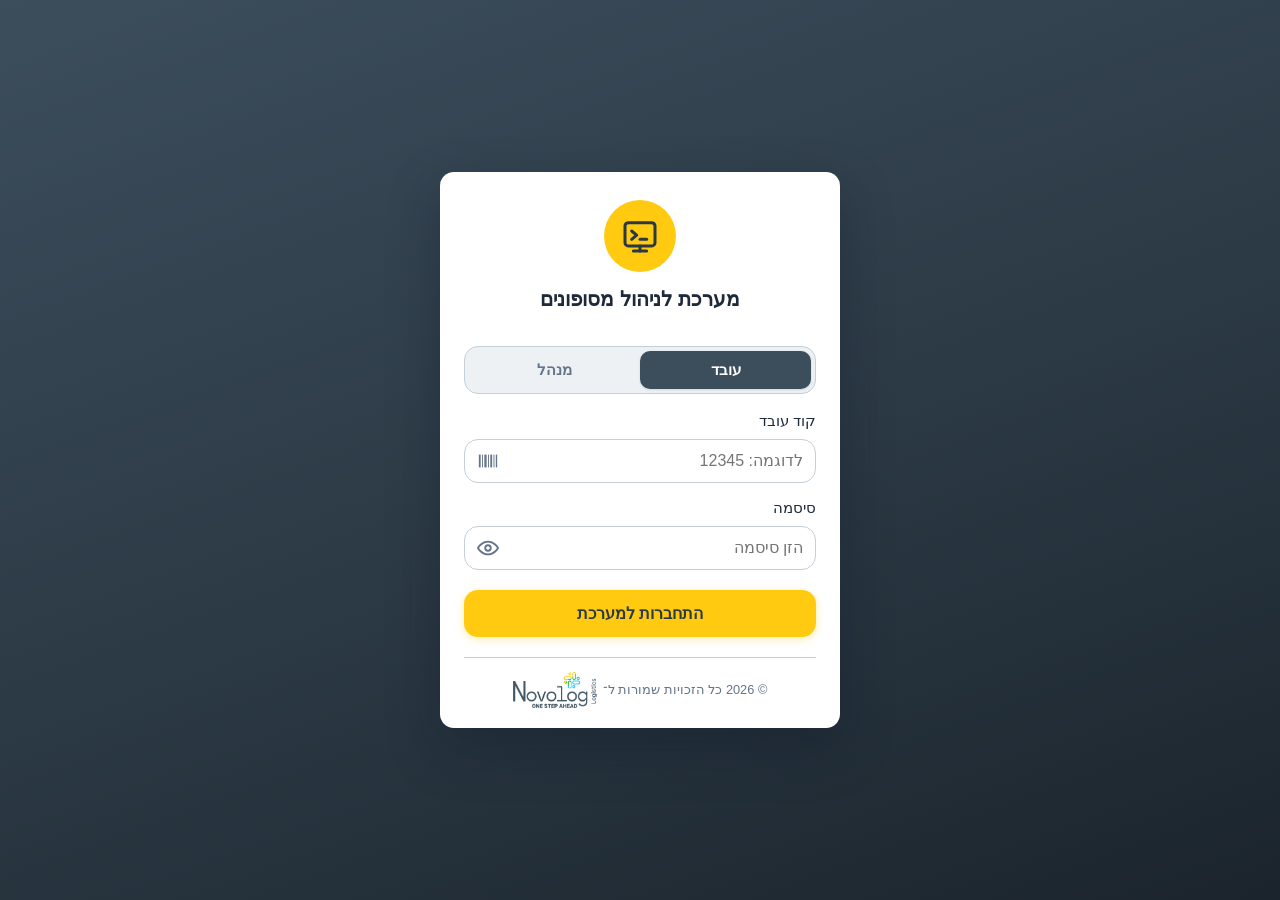
==== dashboard.html @ a894b7f8 "Terminal management system for Novolog: initial version PWA for tracking handheld terminal checkout/" ====
<!DOCTYPE html>
<html lang="he" dir="rtl">
<head>
  <meta charset="UTF-8" />
  <meta name="viewport" content="width=device-width, initial-scale=1, viewport-fit=cover" />
  <meta name="theme-color" content="#3c4d5c" />
  <meta name="apple-mobile-web-app-capable" content="yes" />
  <meta name="apple-mobile-web-app-status-bar-style" content="default" />
  <meta name="apple-mobile-web-app-title" content="מערכת לניהול מסופונים" />
  <link rel="manifest" href="manifest.json" />
  <link rel="icon" type="image/svg+xml" href="icon.svg" />
  <link rel="icon" type="image/png" sizes="192x192" href="icon-192.png" />
  <link rel="apple-touch-icon" href="apple-touch-icon.png" />
  <link rel="stylesheet" href="styles.css" />
  <title>מערכת לניהול מסופונים</title>
  <script>
    // Employee side: not logged in → login; manager → admin side.
    try {
      const s = JSON.parse(localStorage.getItem('tms.session.v1'));
      if (!s) location.replace('login.html');
      else if (s.role === 'manager') location.replace('admin.html');
    } catch {
      location.replace('login.html');
    }
  </script>
</head>
<body>
  <div id="splash" class="splash" aria-hidden="true">
    <img src="icon-novolog-logo.png" class="splash-icon" alt="" />
  </div>
  <script>
    // Hide the splash once the page has loaded (with a short branded pause and a safety timeout)
    (() => {
      let hidden = false;
      const hide = () => {
        if (hidden) return;
        hidden = true;
        const s = document.getElementById('splash');
        s.classList.add('fade');
        setTimeout(() => s.remove(), 500);
      };
      window.addEventListener('load', () => setTimeout(hide, 900));
      setTimeout(hide, 4000);
    })();
  </script>
  <header>
    <img src="novolog-logo-white.png" alt="Novolog" class="header-logo" />
    <h1>מערכת לניהול מסופונים</h1>
    <button type="button" id="headerLogoutBtn" class="header-logout" aria-label="התנתקות">
      <svg viewBox="0 0 24 24" fill="none" stroke="currentColor" stroke-width="2" stroke-linecap="round" stroke-linejoin="round" aria-hidden="true">
        <path d="M9 21H5a2 2 0 0 1-2-2V5a2 2 0 0 1 2-2h4"/>
        <polyline points="16 17 21 12 16 7"/>
        <line x1="21" y1="12" x2="9" y2="12"/>
      </svg>
      <span>התנתקות</span>
    </button>
  </header>

  <main>
    <section id="tab-meds" class="tab-panel active">
      <button id="addBtn" class="primary-btn scan-cta">
        <svg viewBox="0 0 24 24" fill="currentColor" aria-hidden="true">
          <rect x="2" y="5" width="2" height="14"/>
          <rect x="5.5" y="5" width="1" height="14"/>
          <rect x="8" y="5" width="2.5" height="14"/>
          <rect x="12" y="5" width="1" height="14"/>
          <rect x="14.5" y="5" width="2" height="14"/>
          <rect x="18" y="5" width="1" height="14"/>
          <rect x="20.5" y="5" width="1.5" height="14"/>
        </svg>
        לקיחת מסופון
      </button>
      <ul id="medsList" class="meds-list"></ul>
      <p id="emptyMeds" class="empty hidden">אין מסופונים ברשותך. לחץ על "לקיחת מסופון" כדי לסרוק מסופון חדש.</p>
    </section>

    <section id="tab-history" class="tab-panel">
      <ul id="historyList" class="history-list"></ul>
      <p id="emptyHistory" class="empty hidden">עדיין לא נרשמה היסטוריה.</p>
    </section>
  </main>

  <nav class="bottom-nav" aria-label="תפריט ראשי">
    <button class="nav-item tab" data-tab="history" type="button">
      <svg class="nav-icon" viewBox="0 0 24 24" fill="none" stroke="currentColor" stroke-width="2" stroke-linecap="round" stroke-linejoin="round" aria-hidden="true">
        <circle cx="12" cy="12" r="10"/>
        <polyline points="12 6 12 12 16 14"/>
      </svg>
      <span class="nav-label">היסטוריה</span>
    </button>
    <button class="nav-item tab center-action active" data-tab="meds" type="button">
      <span class="nav-icon-circle">
        <svg class="nav-icon" viewBox="0 0 24 24" fill="none" stroke="currentColor" stroke-width="2" stroke-linecap="round" stroke-linejoin="round" aria-hidden="true">
          <rect x="6" y="2.5" width="12" height="19" rx="2"/>
          <line x1="9" y1="6.5" x2="15" y2="6.5"/>
          <rect x="9" y="10" width="2" height="2"/>
          <rect x="13" y="10" width="2" height="2"/>
          <rect x="9" y="14" width="2" height="2"/>
          <rect x="13" y="14" width="2" height="2"/>
        </svg>
      </span>
      <span class="nav-label">מסופונים</span>
    </button>
    <button class="nav-item" id="navSettings" type="button">
      <svg class="nav-icon" viewBox="0 0 24 24" fill="none" stroke="currentColor" stroke-width="2" stroke-linecap="round" stroke-linejoin="round" aria-hidden="true">
        <circle cx="12" cy="12" r="3"/>
        <path d="M12 2 v3 M12 19 v3 M2 12 h3 M19 12 h3 M5 5 l 2.1 2.1 M16.9 16.9 l 2.1 2.1 M16.9 7.1 l 2.1 -2.1 M5 19 l 2.1 -2.1"/>
      </svg>
      <span class="nav-label">הגדרות</span>
    </button>
  </nav>

  <!-- Add/Edit medication modal -->
  <div id="medModal" class="modal hidden">
    <div class="modal-content">
      <button type="button" class="modal-close" data-close="medModal" aria-label="סגור">×</button>
      <h2 id="modalTitle">הוסף כדור</h2>
      <form id="medForm">
        <label>
          שם הכדור
          <input type="text" id="medName" required maxlength="60" />
        </label>

        <label>צורת הכדור</label>
        <div id="shapePicker" class="shape-picker" role="radiogroup"></div>

        <label>צבע</label>
        <div id="colorPicker" class="color-picker" role="radiogroup"></div>

        <label>
          ימים בשבוע
          <span class="hint">בחר ימים שבהם לקחת את הכדור</span>
        </label>
        <div id="daysPicker" class="days-picker" role="group"></div>

        <label>
          שעות לקיחה
          <span class="hint">לחץ על + כדי להוסיף שעה</span>
        </label>
        <div id="timesContainer" class="times-container"></div>
        <button type="button" id="addTimeBtn" class="secondary-btn">+ הוסף שעה</button>

        <div class="modal-actions">
          <button type="button" id="cancelBtn" class="ghost-btn">ביטול</button>
          <button type="submit" id="saveBtn" class="primary-btn" disabled>שמור</button>
        </div>
      </form>
    </div>
  </div>

  <!-- Terminal scan modal -->
  <div id="scanModal" class="modal hidden">
    <div class="modal-content scan-content">
      <button type="button" class="modal-close" data-close="scanModal" aria-label="סגור">×</button>
      <h2 id="scanTitle">לקיחת מסופון</h2>

      <!-- Scanning view -->
      <div id="scanView">
        <div class="scan-viewfinder">
          <video id="scanVideo" class="scan-video hidden" autoplay playsinline muted></video>
          <span class="scan-corner tl"></span>
          <span class="scan-corner tr"></span>
          <span class="scan-corner bl"></span>
          <span class="scan-corner br"></span>
          <div id="scanFallback" class="scan-barcode" aria-hidden="true"></div>
          <div class="scan-line"></div>
        </div>
        <p id="scanHint" class="scan-hint">כוון את המצלמה אל הברקוד שעל גב המסופון</p>
      </div>

      <!-- Scan result view -->
      <div id="scanResult" class="hidden">
        <div class="scan-success-icon" aria-hidden="true">
          <svg viewBox="0 0 24 24" fill="none" stroke="currentColor" stroke-width="2.4" stroke-linecap="round" stroke-linejoin="round">
            <circle cx="12" cy="12" r="10"/>
            <polyline points="8 12.5 11 15.5 16 9"/>
          </svg>
        </div>
        <p class="scan-success-title">המסופון זוהה בהצלחה</p>
        <div class="scan-details">
          <div class="scan-detail-row"><span>מספר סידורי</span><strong id="scanSerial"></strong></div>
          <div class="scan-detail-row"><span>דגם</span><strong id="scanModel"></strong></div>
        </div>
        <div class="modal-actions">
          <button type="button" id="scanAgainBtn" class="ghost-btn">סריקה חוזרת</button>
          <button type="button" id="continueSignBtn" class="primary-btn">המשך לחתימה</button>
        </div>
      </div>
    </div>
  </div>

  <!-- Terminal signature screen -->
  <div id="signScreen" class="sign-screen hidden">
    <header class="sign-header">
      <button type="button" class="modal-close sign-close" data-close="signScreen" aria-label="ביטול">×</button>
      <h2 id="signTitle">חתימה על לקיחת מסופון</h2>
    </header>
    <div class="sign-body">
      <div class="scan-details sign-details">
        <div class="scan-detail-row"><span>מספר סידורי</span><strong id="signSerial"></strong></div>
        <div class="scan-detail-row"><span>דגם</span><strong id="signModel"></strong></div>
      </div>
      <p id="signInstruction" class="sign-instruction">אני מאשר/ת בחתימתי כי קיבלתי את המסופון לידיי ואני אחראי/ת עליו עד להחזרתו.</p>
      <div class="signature-pad-wrap sign-pad-area">
        <canvas id="signaturePad"></canvas>
        <button type="button" id="clearSignatureBtn" class="signature-clear">נקה</button>
      </div>
      <div class="sign-actions">
        <button type="button" id="signBackBtn" class="ghost-btn">חזרה</button>
        <button type="button" id="scanConfirmBtn" class="primary-btn" disabled>אישור לקיחה</button>
      </div>
    </div>
  </div>

  <!-- Confirm dialog -->
  <div id="confirmModal" class="modal hidden">
    <div class="modal-content small">
      <button type="button" class="modal-close" data-close="confirmModal" aria-label="סגור">×</button>
      <p id="confirmText"></p>
      <div class="modal-actions">
        <button type="button" id="confirmCancel" class="ghost-btn">ביטול</button>
        <button type="button" id="confirmOk" class="danger-btn">מחק</button>
      </div>
    </div>
  </div>

  <!-- Settings modal -->
  <div id="settingsModal" class="modal hidden">
    <div class="modal-content">
      <button type="button" class="modal-close" data-close="settingsModal" aria-label="סגור">×</button>
      <h2>הגדרות תזכורות</h2>

      <label class="toggle-row">
        <span>הפעל תזכורות וצלילים</span>
        <input type="checkbox" id="remindersToggle" />
      </label>

      <p id="permissionStatus" class="hint"></p>

      <button type="button" id="testSoundBtn" class="secondary-btn">השמע צליל לדוגמה</button>

      <details class="info-box">
        <summary>איך זה עובד?</summary>
        <ul class="info-list">
          <li>תזכורות וצלילים פועלים כשהאפליקציה פתוחה בדפדפן או הותקנה למסך הבית.</li>
          <li>בגלקסי: התראות עובדות גם כשהדפדפן ברקע.</li>
          <li>באייפון: יש להוסיף "למסך הבית" כדי לקבל התראות (דרוש iOS 16.4 ומעלה).</li>
          <li>תזכורות גם כשהטלפון נעול לחלוטין דורשות אפליקציה רגילה מחנות האפליקציות.</li>
        </ul>
      </details>

      <div class="install-section">
        <h3>התקנה למסך הבית</h3>
        <div id="installContent"></div>
      </div>

      <div class="modal-actions">
        <button type="button" id="logoutBtn" class="ghost-btn">התנתק</button>
        <button type="button" id="settingsClose" class="primary-btn">סגור</button>
      </div>
    </div>
  </div>

  <!-- Reminder alert modal -->
  <div id="reminderModal" class="modal hidden reminder-modal">
    <div class="modal-content">
      <button type="button" class="modal-close" data-close="reminderModal" aria-label="סגור">×</button>
      <div class="reminder-icon">⏰</div>
      <h2>הגיע הזמן לקחת:</h2>
      <div id="reminderPillIcon" class="reminder-pill-icon"></div>
      <p id="reminderMedName" class="reminder-med-name"></p>
      <p id="reminderTime" class="reminder-time"></p>
      <div class="modal-actions reminder-actions">
        <button type="button" id="reminderTook" class="primary-btn">לקחתי</button>
        <button type="button" id="reminderSnooze" class="secondary-btn">דחה ב-10 דקות</button>
        <button type="button" id="reminderDismiss" class="ghost-btn">סגור</button>
      </div>
    </div>
  </div>

  <!-- Time picker modal (smartphone-style wheels) -->
  <div id="timePickerModal" class="modal hidden">
    <div class="modal-content time-picker-content">
      <button type="button" class="modal-close" data-close="timePickerModal" aria-label="סגור">×</button>
      <h2>בחר שעה</h2>
      <div class="time-picker">
        <div class="wheel-highlight" aria-hidden="true"></div>
        <div class="wheel" id="hourWheel" role="listbox" aria-label="שעה"></div>
        <div class="wheel-separator">:</div>
        <div class="wheel" id="minuteWheel" role="listbox" aria-label="דקה"></div>
      </div>
      <div class="modal-actions">
        <button type="button" id="timePickerCancel" class="ghost-btn">ביטול</button>
        <button type="button" id="timePickerOk" class="primary-btn">אישור</button>
      </div>
    </div>
  </div>

  <script>
    // Logout: clear the session and return to the login page.
    function tmsLogout() {
      try { localStorage.removeItem('tms.session.v1'); } catch {}
      location.replace('login.html');
    }
    document.getElementById('logoutBtn').addEventListener('click', tmsLogout);
    document.getElementById('headerLogoutBtn').addEventListener('click', tmsLogout);
  </script>
  <script src="app.js"></script>
</body>
</html>
---- styles.css ----
:root {
  --primary: #3c4d5c;
  --primary-dark: #2b3944;
  --primary-light: #dce3e9;
  --accent: #ffca0f;
  --accent-dark: #edb90a;
  --on-accent: #2b3944;
  --danger: #dc2626;
  --success: #16a34a;
  --bg: #edf1f4;
  --surface: #ffffff;
  --text: #1e293b;
  --text-muted: #64748b;
  --border: #c5cfd8;
  --radius: 14px;
  --shadow: 0 1px 3px rgba(60, 77, 92, 0.10), 0 1px 2px rgba(60, 77, 92, 0.06);
}

* { box-sizing: border-box; }

html, body {
  margin: 0;
  padding: 0;
  font-family: -apple-system, BlinkMacSystemFont, "Segoe UI", "Helvetica Neue", "Arial", sans-serif;
  background: var(--bg);
  color: var(--text);
  font-size: 16px;
  line-height: 1.5;
  -webkit-font-smoothing: antialiased;
}

body {
  min-height: 100vh;
  padding-bottom: env(safe-area-inset-bottom);
}

/* Time picker (smartphone-style wheels) */
.time-picker {
  position: relative;
  display: flex;
  align-items: center;
  justify-content: center;
  gap: 8px;
  height: 240px;
  margin: 16px auto 20px;
  direction: ltr;
  user-select: none;
  background: #f8fafc;
  border-radius: var(--radius);
  padding: 0 8px;
}

.wheel-highlight {
  position: absolute;
  left: 8px;
  right: 8px;
  top: 50%;
  transform: translateY(-50%);
  height: 52px;
  background: rgba(60, 77, 92, 0.10);
  border-top: 1.5px solid rgba(60, 77, 92, 0.45);
  border-bottom: 1.5px solid rgba(60, 77, 92, 0.45);
  pointer-events: none;
  z-index: 1;
  border-radius: 8px;
}

.wheel {
  height: 240px;
  width: 96px;
  overflow-y: scroll;
  scroll-snap-type: y mandatory;
  scrollbar-width: none;
  -ms-overflow-style: none;
  -webkit-overflow-scrolling: touch;
  position: relative;
  z-index: 2;
  text-align: center;
  mask-image: linear-gradient(to bottom, transparent 0%, rgba(0,0,0,0.3) 12%, black 35%, black 65%, rgba(0,0,0,0.3) 88%, transparent 100%);
  -webkit-mask-image: linear-gradient(to bottom, transparent 0%, rgba(0,0,0,0.3) 12%, black 35%, black 65%, rgba(0,0,0,0.3) 88%, transparent 100%);
}
.wheel::-webkit-scrollbar { display: none; }

.wheel-spacer {
  height: 94px; /* (240 - 52) / 2 */
  flex-shrink: 0;
}

.wheel-item {
  height: 52px;
  scroll-snap-align: center;
  display: flex;
  align-items: center;
  justify-content: center;
  font-size: 1.4rem;
  font-variant-numeric: tabular-nums;
  font-weight: 400;
  color: #94a3b8;
  transition: color 0.18s, font-size 0.18s, font-weight 0.18s;
  cursor: pointer;
  scroll-margin: 0;
}

.wheel-item.active {
  color: var(--primary);
  font-weight: 700;
  font-size: 2.1rem;
}

.wheel-separator {
  font-size: 2.2rem;
  font-weight: 700;
  color: var(--text);
  z-index: 2;
  padding: 0 2px;
  position: relative;
  font-variant-numeric: tabular-nums;
  margin-bottom: 4px;
}

.time-picker-content { max-width: 360px; }
.time-picker-content h2 { text-align: center; }

/* Custom time display button (replaces native time input) */
.time-display {
  flex: 1;
  padding: 12px;
  border: 1px solid var(--border);
  border-radius: var(--radius);
  font-size: 1.1rem;
  font-family: inherit;
  background: var(--surface);
  color: var(--text);
  font-variant-numeric: tabular-nums;
  cursor: pointer;
  text-align: center;
  font-weight: 500;
  transition: all 0.15s;
}
.time-display:hover { border-color: var(--primary); background: #f8fafc; }
.time-display.empty { color: var(--text-muted); font-weight: 400; }

/* Install section in settings */
.install-section {
  margin-top: 20px;
  padding-top: 20px;
  border-top: 1px solid var(--border);
}

.install-section h3 {
  font-size: 1rem;
  margin: 0 0 10px;
  font-weight: 600;
}

.install-status {
  color: var(--success);
  font-weight: 500;
  margin: 8px 0;
}

.install-content p { margin: 6px 0; }

.install-steps {
  padding-inline-start: 22px;
  margin: 8px 0;
  line-height: 1.75;
  color: var(--text);
}

.install-steps li { margin-bottom: 4px; }

.share-icon {
  display: inline-block;
  background: #dce3e9;
  color: var(--primary);
  padding: 1px 7px;
  border-radius: 4px;
  font-size: 0.9em;
  font-weight: 700;
  margin: 0 2px;
}

.install-hint {
  color: var(--text-muted);
  font-size: 0.85rem;
  margin-top: 8px;
}

#installBtnNow { margin-top: 8px; }

header {
  background: linear-gradient(135deg, var(--primary), var(--primary-dark));
  color: white;
  padding: calc(env(safe-area-inset-top) + 18px) 16px 18px;
  text-align: center;
  position: sticky;
  top: 0;
  z-index: 10;
  box-shadow: 0 2px 12px rgba(60, 77, 92, 0.25);
}

header h1 {
  margin: 0;
  font-size: 1.4rem;
  font-weight: 600;
}

/* Header logout button */
.header-logout {
  position: absolute;
  left: 12px;
  top: 50%;
  transform: translateY(-50%);
  margin-top: calc(env(safe-area-inset-top) / 2);
  display: flex;
  align-items: center;
  gap: 6px;
  background: var(--danger);
  border: 1px solid #b91c1c;
  color: white;
  border-radius: 10px;
  padding: 6px 12px;
  font-family: inherit;
  font-size: 0.82rem;
  font-weight: 600;
  cursor: pointer;
  box-shadow: 0 2px 6px rgba(220, 38, 38, 0.35);
  transition: background 0.15s, transform 0.1s;
}

.header-logout:hover { background: #b91c1c; }
.header-logout:active { transform: translateY(-50%) scale(0.95); }

.header-logout svg {
  width: 17px;
  height: 17px;
  display: block;
}

@media (max-width: 380px) {
  .header-logout span { display: none; }
  .header-logout { padding: 8px; }
}

/* Pinned to the right, beside the Novolog logo (which sits at right: 14px, ~90px wide) */
.header-user {
  position: absolute;
  right: 112px;
  top: 50%;
  transform: translateY(-50%);
  margin: calc(env(safe-area-inset-top) / 2) 0 0;
  font-size: 0.82rem;
  color: rgba(255, 255, 255, 0.9);
  background: rgba(255, 255, 255, 0.12);
  border: 1px solid rgba(255, 255, 255, 0.25);
  border-radius: 10px;
  padding: 6px 12px;
  max-width: 34%;
  white-space: nowrap;
  overflow: hidden;
  text-overflow: ellipsis;
  text-align: right;
}

.header-user:empty { display: none; }

@media (max-width: 480px) {
  .header-user { font-size: 0.72rem; padding: 5px 8px; max-width: 30%; }
}

/* On very narrow screens the logo is hidden, so the chip can hug the edge */
@media (max-width: 430px) {
  .header-user { right: 12px; }
}

/* Bottom navigation (smartphone-style) */
.bottom-nav {
  position: fixed;
  bottom: 0;
  left: 0;
  right: 0;
  background: var(--surface);
  border-top: 1px solid var(--border);
  display: flex;
  z-index: 50;
  padding-bottom: env(safe-area-inset-bottom);
  box-shadow: 0 -2px 16px rgba(60, 77, 92, 0.10);
}

.nav-item {
  flex: 1;
  background: none;
  border: none;
  padding: 8px 4px 10px;
  cursor: pointer;
  display: flex;
  flex-direction: column;
  align-items: center;
  gap: 3px;
  color: var(--text-muted);
  font-family: inherit;
  font-size: 0.75rem;
  font-weight: 500;
  transition: color 0.15s, transform 0.15s;
  min-height: 60px;
  justify-content: center;
}

.nav-item:active { transform: scale(0.95); }

.nav-item.active {
  color: var(--primary);
}

.nav-item.active .nav-label {
  font-weight: 700;
}

.nav-icon {
  width: 26px;
  height: 26px;
  display: block;
}

/* Center action button - circular, lifted above the bar */
.bottom-nav { overflow: visible; }

.nav-item.center-action {
  position: relative;
  justify-content: flex-end;
  gap: 6px;
}

.nav-icon-circle {
  width: 58px;
  height: 58px;
  background: linear-gradient(135deg, var(--accent), var(--accent-dark));
  color: var(--on-accent);
  border-radius: 50%;
  display: flex;
  align-items: center;
  justify-content: center;
  box-shadow: 0 4px 14px rgba(255, 202, 15, 0.45), 0 0 0 4px var(--surface);
  margin-top: -28px;
  transition: transform 0.18s, box-shadow 0.18s;
}

.nav-item.center-action .nav-icon {
  width: 30px;
  height: 30px;
  color: var(--on-accent);
  stroke-width: 2.2;
}

.nav-item.center-action:active .nav-icon-circle {
  transform: scale(0.92);
}

.nav-item.center-action.active .nav-icon-circle {
  box-shadow: 0 6px 18px rgba(255, 202, 15, 0.55), 0 0 0 4px var(--surface);
}

.nav-item.center-action .nav-label {
  margin-top: 2px;
}

main {
  max-width: 600px;
  margin: 0 auto;
  padding: 16px 16px calc(80px + env(safe-area-inset-bottom));
}

.tab-panel { display: none; }
.tab-panel.active { display: block; }

.primary-btn,
.secondary-btn,
.ghost-btn,
.danger-btn {
  font-family: inherit;
  font-size: 1rem;
  border-radius: var(--radius);
  padding: 12px 18px;
  cursor: pointer;
  border: none;
  transition: all 0.15s;
  font-weight: 500;
}

.primary-btn {
  background: var(--accent);
  color: var(--on-accent);
  font-weight: 600;
  width: 100%;
  padding: 14px;
  margin-bottom: 16px;
  box-shadow: 0 2px 8px rgba(255, 202, 15, 0.35);
}
.primary-btn:hover:not(:disabled) { background: var(--accent-dark); }

.primary-btn:disabled,
.secondary-btn:disabled {
  background: #cbd5e1;
  color: #64748b;
  cursor: not-allowed;
  box-shadow: none;
  opacity: 0.7;
}

.secondary-btn {
  background: #dce3e9;
  color: var(--primary);
  width: 100%;
  margin-top: 8px;
}

.ghost-btn {
  background: transparent;
  color: var(--text-muted);
  border: 1px solid var(--border);
}

.danger-btn {
  background: var(--danger);
  color: white;
}

.meds-list, .history-list {
  list-style: none;
  padding: 0;
  margin: 0;
  display: flex;
  flex-direction: column;
  gap: 12px;
}

.med-card {
  background: var(--surface);
  border-radius: var(--radius);
  padding: 16px;
  box-shadow: var(--shadow);
  border: 1px solid var(--primary-light);
  display: flex;
  flex-direction: column;
  gap: 12px;
}

.med-header {
  display: flex;
  justify-content: space-between;
  align-items: center;
  gap: 8px;
}

.med-header-left {
  display: flex;
  align-items: center;
  gap: 12px;
  flex: 1;
  min-width: 0;
}

.med-icon {
  width: 56px;
  height: 56px;
  flex-shrink: 0;
  display: flex;
  align-items: center;
  justify-content: center;
}

.med-icon svg { width: 100%; height: 100%; display: block; }

.med-name {
  font-size: 1.15rem;
  font-weight: 600;
  margin: 0;
}

.med-times {
  display: flex;
  flex-wrap: wrap;
  gap: 6px;
}

.time-chip {
  background: #edf1f4;
  color: var(--primary);
  padding: 4px 10px;
  border-radius: 999px;
  font-size: 0.9rem;
  font-weight: 500;
  font-variant-numeric: tabular-nums;
}

.med-actions {
  display: flex;
  gap: 8px;
  flex-wrap: wrap;
}

.took-btn {
  flex: 1;
  background: white;
  color: var(--primary);
  border: 2px solid var(--primary);
  border-radius: var(--radius);
  padding: 10px;
  font-size: 0.95rem;
  font-weight: 600;
  cursor: pointer;
  font-family: inherit;
  min-width: 120px;
  transition: all 0.15s;
}
.took-btn:hover {
  background: var(--primary);
  color: white;
}

.icon-btn {
  background: transparent;
  border: 1px solid var(--border);
  border-radius: var(--radius);
  padding: 8px 12px;
  cursor: pointer;
  font-family: inherit;
  font-size: 0.9rem;
  color: var(--text-muted);
}
.icon-btn:hover { background: var(--bg); }

.icon-btn.delete {
  color: var(--danger);
  border-color: #fecaca;
  background: #fef2f2;
  font-weight: 500;
}
.icon-btn.delete:hover {
  background: var(--danger);
  color: white;
  border-color: var(--danger);
}

.history-item {
  background: var(--surface);
  border-radius: var(--radius);
  padding: 12px 16px;
  box-shadow: var(--shadow);
  display: flex;
  justify-content: space-between;
  align-items: center;
  gap: 12px;
}

.history-icon {
  width: 36px;
  height: 36px;
  flex-shrink: 0;
}
.history-icon svg { width: 100%; height: 100%; display: block; }

.history-left {
  display: flex;
  align-items: center;
  gap: 10px;
  flex: 1;
  min-width: 0;
}

.history-info {
  display: flex;
  flex-direction: column;
  gap: 2px;
}

.history-name {
  font-weight: 600;
}

.history-time {
  font-size: 0.85rem;
  color: var(--text-muted);
  font-variant-numeric: tabular-nums;
}

.history-delete {
  background: transparent;
  border: none;
  color: var(--text-muted);
  cursor: pointer;
  font-size: 1.2rem;
  padding: 4px 8px;
  border-radius: 6px;
}
.history-delete:hover { color: var(--danger); background: #fee2e2; }

.history-delete svg {
  width: 18px;
  height: 18px;
  display: block;
}

/* Highlighted name inside the confirm dialog — brand-yellow text, no frame */
.confirm-highlight {
  color: var(--accent-dark);
  font-weight: 700;
}

/* ---------- Activity-per-employee chart ---------- */
.report-emp-header {
  display: flex;
  align-items: center;
  justify-content: space-between;
  gap: 12px;
}

.report-view-toggle {
  display: flex;
  background: #edf1f4;
  border: 1px solid var(--border);
  border-radius: 8px;
  padding: 2px;
  gap: 2px;
}

.report-view-btn {
  border: none;
  background: transparent;
  padding: 4px 14px;
  border-radius: 6px;
  font: inherit;
  font-size: 0.82rem;
  color: var(--text-muted);
  cursor: pointer;
}

.report-view-btn.selected {
  background: var(--surface);
  color: var(--text);
  font-weight: 600;
}

.emp-chart {
  background: var(--surface);
  border: 1px solid var(--border);
  border-radius: var(--radius);
  padding: 14px 16px;
  margin-bottom: 16px;
}

.emp-chart-legend {
  display: flex;
  gap: 18px;
  margin-bottom: 12px;
  font-size: 0.82rem;
  color: var(--text-muted);
}

.legend-item {
  display: inline-flex;
  align-items: center;
  gap: 6px;
}

.legend-swatch {
  width: 10px;
  height: 10px;
  border-radius: 3px;
  flex-shrink: 0;
}

.emp-chart-row {
  display: grid;
  grid-template-columns: minmax(90px, 130px) 1fr;
  gap: 10px;
  align-items: center;
  padding: 5px 4px;
  border-radius: 6px;
}

.emp-chart-row:hover { background: #f8fafc; }

.emp-chart-name {
  font-size: 0.85rem;
  color: var(--text);
  white-space: nowrap;
  overflow: hidden;
  text-overflow: ellipsis;
}

.emp-chart-bars {
  display: flex;
  flex-direction: column;
  gap: 2px;
  min-width: 0;
}

.emp-chart-track {
  display: flex;
  align-items: center;
  gap: 6px;
  height: 12px;
}

.emp-chart-bar {
  height: 10px;
  border-radius: 4px 0 0 4px; /* rounded at the data end (left in RTL), square at the baseline */
  flex-shrink: 0;
}

.emp-chart-bar.bar-taken { background: #b98600; }
.emp-chart-bar.bar-returned { background: #2e6fb0; }
.legend-swatch.bar-taken { background: #b98600; }
.legend-swatch.bar-returned { background: #2e6fb0; }

.emp-chart-val {
  font-size: 0.75rem;
  color: var(--text);
  line-height: 1;
}

.emp-chart-val.zero { color: var(--text-muted); }

/* Take/return detail table in the reports tab */
.rep-table-wrap {
  max-height: 420px;
  overflow-y: auto;
  margin-bottom: 16px;
}

.rep-table-wrap thead th {
  position: sticky;
  top: 0;
  background: var(--surface);
  z-index: 1;
}

.action-label { font-weight: 600; }
.action-label.action-taken { color: #b98600; }
.action-label.action-returned { color: #2e6fb0; }

/* ---------- Splash screen (every page load) ---------- */
.splash {
  position: fixed;
  inset: 0;
  z-index: 9999;
  background: rgba(255, 255, 255, 0.65);
  -webkit-backdrop-filter: blur(10px);
  backdrop-filter: blur(10px);
  display: flex;
  flex-direction: column;
  align-items: center;
  justify-content: center;
  gap: 24px;
  transition: opacity 0.45s ease;
}

.splash.fade {
  opacity: 0;
  pointer-events: none;
}

.splash-icon {
  width: 88px;
  height: 88px;
  animation: splash-spin 1.5s linear infinite;
}

@keyframes splash-spin {
  to { transform: rotate(360deg); }
}

/* Novolog logo in the page header */
.header-logo {
  position: absolute;
  right: 14px;
  top: 50%;
  transform: translateY(-50%);
  height: 34px;
  width: auto;
}

@media (max-width: 430px) {
  .header-logo { display: none; }
}

/* Novolog logo above the login card */
.login-brand {
  width: 170px;
  max-width: 55%;
  height: auto;
  margin-bottom: 18px;
}

.empty {
  text-align: center;
  color: var(--text-muted);
  padding: 40px 20px;
}

.hidden { display: none !important; }

/* Modal */
.modal {
  position: fixed;
  inset: 0;
  background: rgba(15, 23, 42, 0.5);
  display: flex;
  align-items: center;
  justify-content: center;
  z-index: 100;
  padding: 16px;
}

.modal-content {
  background: var(--surface);
  border-radius: var(--radius);
  padding: 20px;
  max-width: 480px;
  width: 100%;
  max-height: 90vh;
  overflow-y: auto;
}

.modal-content.small { max-width: 360px; }

.modal-content { position: relative; }

.modal-close {
  position: absolute;
  top: 8px;
  inset-inline-end: 8px;
  background: transparent;
  border: none;
  width: 36px;
  height: 36px;
  font-size: 1.7rem;
  line-height: 1;
  color: var(--text-muted);
  cursor: pointer;
  border-radius: 50%;
  font-family: inherit;
  display: flex;
  align-items: center;
  justify-content: center;
  padding: 0;
  z-index: 5;
  transition: all 0.15s;
}

.modal-close:hover {
  background: #f1f5f9;
  color: var(--text);
}

.modal-content h2 {
  margin: 0 0 16px;
  font-size: 1.2rem;
}

.modal form label {
  display: block;
  font-weight: 500;
  margin-bottom: 6px;
  margin-top: 12px;
}

.hint {
  display: block;
  font-weight: normal;
  color: var(--text-muted);
  font-size: 0.85rem;
  margin-top: 2px;
}

.modal input[type="text"],
.modal input[type="time"] {
  width: 100%;
  padding: 12px;
  border: 1px solid var(--border);
  border-radius: var(--radius);
  font-size: 1rem;
  font-family: inherit;
  background: var(--surface);
  color: var(--text);
}

.modal input:focus {
  outline: 2px solid var(--primary);
  outline-offset: -1px;
  border-color: var(--primary);
}

.times-container {
  display: flex;
  flex-direction: column;
  gap: 8px;
  margin-top: 8px;
}

.time-row {
  display: flex;
  gap: 8px;
  align-items: center;
}

.time-row input { flex: 1; }

.remove-time {
  background: transparent;
  border: 1px solid var(--border);
  border-radius: var(--radius);
  width: 40px;
  height: 44px;
  cursor: pointer;
  color: var(--text-muted);
  font-size: 1.2rem;
}
.remove-time:hover { color: var(--danger); border-color: #fecaca; background: #fee2e2; }

.modal-actions {
  display: flex;
  gap: 8px;
  margin-top: 20px;
  justify-content: flex-end;
}

.modal-actions button { flex: 1; }

@media (min-width: 480px) {
  .modal-actions button { flex: 0 0 auto; min-width: 100px; }
}

/* Settings */
.toggle-row {
  display: flex;
  justify-content: space-between;
  align-items: center;
  padding: 14px 0;
  border-bottom: 1px solid var(--border);
  font-weight: 500;
}

.toggle-row input[type="checkbox"] {
  appearance: none;
  -webkit-appearance: none;
  width: 48px;
  height: 28px;
  background: #cbd5e1;
  border-radius: 999px;
  position: relative;
  cursor: pointer;
  transition: background 0.2s;
  flex-shrink: 0;
}

.toggle-row input[type="checkbox"]::after {
  content: '';
  position: absolute;
  top: 3px;
  right: 3px;
  width: 22px;
  height: 22px;
  background: white;
  border-radius: 50%;
  transition: transform 0.2s;
  box-shadow: 0 1px 3px rgba(0,0,0,0.2);
}

.toggle-row input[type="checkbox"]:checked {
  background: var(--success);
}

.toggle-row input[type="checkbox"]:checked::after {
  transform: translateX(-20px);
}

.info-box {
  background: #f1f5f9;
  border-radius: var(--radius);
  padding: 12px 14px;
  margin-top: 16px;
  font-size: 0.9rem;
}

.info-box summary {
  cursor: pointer;
  font-weight: 500;
  color: var(--text);
}

.info-list {
  margin: 10px 0 0;
  padding-inline-start: 18px;
  color: var(--text-muted);
  line-height: 1.6;
}

.info-list li { margin-bottom: 6px; }

#testSoundBtn { margin-top: 16px; }

/* Reminder modal */
.reminder-modal .modal-content {
  text-align: center;
  border-top: 6px solid var(--primary);
}

.reminder-icon {
  font-size: 3rem;
  margin-bottom: 4px;
  animation: bell 1s ease-in-out infinite;
}

@keyframes bell {
  0%, 100% { transform: rotate(0); }
  20% { transform: rotate(-15deg); }
  40% { transform: rotate(12deg); }
  60% { transform: rotate(-8deg); }
  80% { transform: rotate(5deg); }
}

.reminder-med-name {
  font-size: 1.6rem;
  font-weight: 700;
  color: var(--primary);
  margin: 8px 0 4px;
}

.reminder-time {
  color: var(--text-muted);
  font-variant-numeric: tabular-nums;
  margin: 0 0 16px;
}

.reminder-actions {
  flex-direction: column;
}

.reminder-actions button { width: 100%; }

.reminder-pill-icon {
  width: 80px;
  height: 80px;
  margin: 4px auto 8px;
}
.reminder-pill-icon svg { width: 100%; height: 100%; display: block; }

/* Shape & color pickers */
.shape-picker, .color-picker {
  display: flex;
  gap: 8px;
  flex-wrap: wrap;
  margin-top: 6px;
  margin-bottom: 4px;
}

.shape-option {
  width: 60px;
  height: 60px;
  border: 2px solid var(--border);
  border-radius: var(--radius);
  background: white;
  cursor: pointer;
  display: flex;
  align-items: center;
  justify-content: center;
  padding: 6px;
  transition: all 0.15s;
}
.shape-option svg { width: 100%; height: 100%; display: block; }
.shape-option:hover { border-color: var(--primary); }
.shape-option.selected {
  border-color: var(--primary);
  background: #edf1f4;
  box-shadow: 0 0 0 2px rgba(60, 77, 92, 0.15);
}

.color-option {
  width: 36px;
  height: 36px;
  border-radius: 50%;
  cursor: pointer;
  border: 2px solid #cbd5e1;
  position: relative;
  transition: all 0.15s;
}
.color-option:hover { transform: scale(1.08); }
.color-option.selected {
  border-color: var(--primary);
  box-shadow: 0 0 0 3px rgba(60, 77, 92, 0.25);
}
.color-option.selected::after {
  content: '✓';
  position: absolute;
  inset: 0;
  display: flex;
  align-items: center;
  justify-content: center;
  color: var(--text);
  font-weight: 700;
  font-size: 1rem;
  text-shadow: 0 0 2px rgba(255, 255, 255, 0.8);
}

/* Days of week picker */
.days-picker {
  display: flex;
  gap: 6px;
  flex-wrap: wrap;
  margin-top: 6px;
  margin-bottom: 4px;
  justify-content: space-between;
}

.day-option {
  width: 42px;
  height: 42px;
  border-radius: 50%;
  border: 2px solid var(--border);
  background: white;
  cursor: pointer;
  font-family: inherit;
  font-size: 1rem;
  font-weight: 700;
  color: var(--text-muted);
  transition: all 0.15s;
  padding: 0;
  flex: 0 0 auto;
}

.day-option:hover {
  border-color: var(--primary);
}

.day-option.selected {
  background: var(--primary);
  color: white;
  border-color: var(--primary);
}

/* Day indicators on med card */
.med-days-mini {
  display: flex;
  gap: 4px;
  flex-wrap: wrap;
}

.day-mini {
  width: 24px;
  height: 24px;
  border-radius: 50%;
  border: 1px solid var(--border);
  background: white;
  display: flex;
  align-items: center;
  justify-content: center;
  font-size: 0.72rem;
  font-weight: 700;
  color: var(--text-muted);
}

.day-mini.active {
  background: var(--primary);
  color: white;
  border-color: var(--primary);
}

/* Login page */
.login-screen {
  position: fixed;
  inset: 0;
  z-index: 200;
  background: linear-gradient(160deg, var(--primary) 0%, var(--primary-dark) 55%, #1b242c 100%);
  display: flex;
  flex-direction: column;
  align-items: center;
  justify-content: center;
  padding: 24px 16px;
  overflow-y: auto;
}

.login-card {
  background: var(--surface);
  border-radius: var(--radius);
  padding: 28px 24px 20px;
  width: 100%;
  max-width: 400px;
  box-shadow: 0 20px 50px rgba(15, 23, 42, 0.35);
  text-align: center;
}

.login-logo {
  width: 72px;
  height: 72px;
  margin: 0 auto 12px;
  background: var(--accent);
  color: var(--on-accent);
  border-radius: 50%;
  display: flex;
  align-items: center;
  justify-content: center;
  padding: 16px;
}

.login-logo svg { width: 100%; height: 100%; display: block; }

.login-title {
  margin: 0 0 32px;
  font-size: 1.25rem;
  font-weight: 700;
  color: var(--text);
}

.login-subtitle {
  margin: 4px 0 20px;
  color: var(--text-muted);
  font-size: 0.95rem;
}

#loginForm { text-align: start; }

#loginForm label {
  display: block;
  font-weight: 500;
  margin-bottom: 14px;
  font-size: 0.95rem;
}

#loginForm input {
  width: 100%;
  padding: 12px;
  margin-top: 6px;
  border: 1px solid var(--border);
  border-radius: var(--radius);
  font-size: 1rem;
  font-family: inherit;
  background: var(--surface);
  color: var(--text);
}

#loginForm input:focus {
  outline: 2px solid var(--primary);
  outline-offset: -1px;
  border-color: var(--primary);
}

.password-field {
  position: relative;
  display: block;
}

.password-field input { padding-inline-end: 46px; }

.toggle-password {
  position: absolute;
  inset-inline-end: 6px;
  top: 50%;
  transform: translateY(-50%);
  margin-top: 3px;
  background: transparent;
  border: none;
  cursor: pointer;
  color: var(--text-muted);
  width: 36px;
  height: 36px;
  padding: 7px;
  border-radius: 50%;
  display: flex;
  align-items: center;
  justify-content: center;
}

.toggle-password:hover { background: #f1f5f9; color: var(--text); }
.toggle-password.showing { color: var(--primary); }
.toggle-password svg { width: 100%; height: 100%; display: block; }

.login-error {
  color: var(--danger);
  background: #fef2f2;
  border: 1px solid #fecaca;
  border-radius: var(--radius);
  padding: 10px 12px;
  font-size: 0.9rem;
  margin: 0 0 12px;
  text-align: center;
}

.login-btn {
  margin-bottom: 0;
  margin-top: 6px;
}

/* Copyright + logo at the bottom of the login card */
.login-footer-brand {
  margin-top: 20px;
  padding-top: 14px;
  border-top: 1px solid var(--border);
  text-align: center;
}

.login-footer-brand p {
  margin: 0;
  color: var(--text-muted);
  font-size: 0.8rem;
  display: flex;
  align-items: center;
  justify-content: center;
  gap: 6px;
  flex-wrap: wrap;
}

.login-footer-brand img {
  width: 84px;
  height: auto;
}

.powered-by {
  margin: 4px 0 0;
  color: var(--text-muted);
  font-size: 0.68rem;
  opacity: 0.8;
}


/* Role picker (employee / manager) */
.role-picker {
  display: flex;
  gap: 0;
  background: #edf1f4;
  border: 1px solid var(--border);
  border-radius: var(--radius);
  padding: 4px;
  margin-bottom: 16px;
}

.role-option {
  flex: 1;
  background: transparent;
  border: none;
  border-radius: 10px;
  padding: 10px;
  font-family: inherit;
  font-size: 0.95rem;
  font-weight: 600;
  color: var(--text-muted);
  cursor: pointer;
  transition: all 0.15s;
}

.role-option.selected {
  background: var(--primary);
  color: white;
  box-shadow: var(--shadow);
}

/* Manager side */
.role-badge {
  display: inline-block;
  background: var(--accent);
  color: var(--on-accent);
  border-radius: 8px;
  padding: 2px 10px;
  font-size: 0.75rem;
  font-weight: 700;
  vertical-align: middle;
  margin-inline-start: 6px;
}

.stats-row {
  display: flex;
  gap: 12px;
  margin-bottom: 16px;
}

.stat-card {
  flex: 1;
  background: var(--surface);
  border: 1px solid var(--primary-light);
  border-radius: var(--radius);
  box-shadow: var(--shadow);
  padding: 14px;
  display: flex;
  flex-direction: column;
  align-items: center;
  gap: 2px;
}

.stat-card strong {
  font-size: 1.7rem;
  color: var(--primary);
  font-variant-numeric: tabular-nums;
  line-height: 1.2;
}

.stat-card span {
  color: var(--text-muted);
  font-size: 0.85rem;
}

/* The employee who took the terminal — brand-yellow text, no frame.
   Doubled selector so it beats the generic .terminal-sub color defined later in the file */
.terminal-sub.terminal-emp {
  color: var(--accent-dark);
  font-weight: 700;
  font-size: 0.9rem;
}

.status-chip.out {
  background: #fff4cc;
  color: #8a6a00;
  border-color: var(--accent);
}

/* Signature viewer */
.sig-view-frame {
  background: #f8fafc;
  border: 1px solid var(--border);
  border-radius: var(--radius);
  min-height: 140px;
  display: flex;
  align-items: center;
  justify-content: center;
  padding: 8px;
}

.sig-view-frame img {
  max-width: 100%;
  max-height: 220px;
  display: block;
}

.sig-view-frame .empty { padding: 20px; }

/* Excel import */
.import-hint {
  text-align: center;
  margin: -6px 0 12px;
}

.import-status {
  background: #dcfce7;
  color: #15803d;
  border: 1px solid #86efac;
  border-radius: var(--radius);
  padding: 10px 14px;
  font-size: 0.9rem;
  text-align: center;
  margin: 0 0 12px;
}

.import-status.error {
  background: #fef2f2;
  color: var(--danger);
  border-color: #fecaca;
}

.history-item .status-chip {
  margin-inline-start: auto;
}

/* Reports */
.report-filters {
  display: flex;
  flex-direction: row-reverse;
  background: #edf1f4;
  border: 1px solid var(--border);
  border-radius: var(--radius);
  padding: 4px;
  margin-bottom: 16px;
}

.report-range {
  flex: 1;
  background: transparent;
  border: none;
  border-radius: 10px;
  padding: 8px 4px;
  font-family: inherit;
  font-size: 0.9rem;
  font-weight: 600;
  color: var(--text-muted);
  cursor: pointer;
  transition: all 0.15s;
}

.report-range.selected {
  background: var(--primary);
  color: white;
  box-shadow: var(--shadow);
}

.report-title {
  font-size: 1rem;
  font-weight: 600;
  margin: 20px 0 10px;
}

.report-list {
  list-style: none;
  padding: 0;
  margin: 0;
  display: flex;
  flex-direction: column;
  gap: 8px;
}

.report-row {
  background: var(--surface);
  border: 1px solid var(--primary-light);
  border-radius: var(--radius);
  box-shadow: var(--shadow);
  padding: 10px 14px;
  display: flex;
  flex-direction: column;
  gap: 2px;
}

.report-row.overdue {
  border-color: var(--accent);
  background: #fffbea;
}

.report-row-name { font-weight: 600; }

.report-row-stats {
  color: var(--text-muted);
  font-size: 0.85rem;
  font-variant-numeric: tabular-nums;
}

#exportCsvBtn { margin-top: 20px; }

/* Employees */
.emp-add-form {
  display: flex;
  flex-wrap: wrap;
  gap: 8px;
  margin-bottom: 12px;
}

.emp-add-form input {
  flex: 1;
  min-width: 110px;
  padding: 12px;
  border: 1px solid var(--border);
  border-radius: var(--radius);
  font-size: 0.95rem;
  font-family: inherit;
  background: var(--surface);
  color: var(--text);
}

.emp-add-form input:focus {
  outline: 2px solid var(--primary);
  outline-offset: -1px;
  border-color: var(--primary);
}

.emp-add-btn {
  width: auto;
  flex: 0 0 auto;
  padding: 12px 20px;
  margin-bottom: 0;
}

/* Employees table */
.table-wrap {
  background: var(--surface);
  border: 1px solid var(--primary-light);
  border-radius: var(--radius);
  box-shadow: var(--shadow);
  overflow-x: auto;
}

.data-table {
  width: 100%;
  border-collapse: collapse;
  font-size: 0.92rem;
}

.data-table th {
  text-align: start;
  background: #edf1f4;
  color: var(--primary-dark);
  font-weight: 600;
  padding: 10px 12px;
  white-space: nowrap;
  border-bottom: 1px solid var(--border);
}

.data-table td {
  padding: 10px 12px;
  border-bottom: 1px solid #e6ebef;
  vertical-align: middle;
}

.data-table tbody tr:last-child td { border-bottom: none; }

.data-table tbody tr:hover { background: #f6f8fa; }

.data-table tr.inactive td { opacity: 0.6; }
.data-table tr.inactive .cell-status { opacity: 1; }

.cell-name { font-weight: 600; }

.cell-num {
  font-variant-numeric: tabular-nums;
  white-space: nowrap;
}

.cell-status {
  display: flex;
  align-items: center;
  gap: 8px;
  white-space: nowrap;
}

.cell-actions { text-align: center; width: 40px; }

.status-chip.inactive-chip {
  background: #f1f5f9;
  color: var(--text-muted);
  border-color: #cbd5e1;
}

/* Generic switch (same look as the settings toggle) */
input.switch {
  appearance: none;
  -webkit-appearance: none;
  width: 48px;
  height: 28px;
  background: #cbd5e1;
  border-radius: 999px;
  position: relative;
  cursor: pointer;
  transition: background 0.2s;
  flex-shrink: 0;
  margin: 0;
}

input.switch::after {
  content: '';
  position: absolute;
  top: 3px;
  right: 3px;
  width: 22px;
  height: 22px;
  background: white;
  border-radius: 50%;
  transition: transform 0.2s;
  box-shadow: 0 1px 3px rgba(0,0,0,0.2);
}

input.switch:checked { background: var(--success); }
input.switch:checked::after { transform: translateX(-20px); }

/* Terminal scan */
.scan-cta {
  display: flex;
  align-items: center;
  justify-content: center;
  gap: 10px;
  font-size: 1.05rem;
  font-weight: 600;
}

.scan-cta svg {
  width: 24px;
  height: 24px;
  display: block;
  flex-shrink: 0;
}

.scan-content { max-width: 400px; }

.scan-video {
  position: absolute;
  inset: 0;
  width: 100%;
  height: 100%;
  object-fit: cover;
  z-index: 1;
}

.scan-viewfinder {
  position: relative;
  height: 220px;
  background: #0f172a;
  border-radius: var(--radius);
  overflow: hidden;
  margin: 8px 0 12px;
  display: flex;
  align-items: center;
  justify-content: center;
}

.scan-corner {
  position: absolute;
  width: 26px;
  height: 26px;
  border: 3px solid var(--accent);
  z-index: 3;
}
.scan-corner.tl { top: 14px; right: 14px; border-left: none; border-bottom: none; border-radius: 0 8px 0 0; }
.scan-corner.tr { top: 14px; left: 14px; border-right: none; border-bottom: none; border-radius: 8px 0 0 0; }
.scan-corner.bl { bottom: 14px; right: 14px; border-left: none; border-top: none; border-radius: 0 0 8px 0; }
.scan-corner.br { bottom: 14px; left: 14px; border-right: none; border-top: none; border-radius: 0 0 0 8px; }

.scan-barcode {
  width: 150px;
  height: 64px;
  opacity: 0.85;
  background: repeating-linear-gradient(
    to right,
    #e2e8f0 0 3px, transparent 3px 6px,
    #e2e8f0 6px 8px, transparent 8px 13px,
    #e2e8f0 13px 18px, transparent 18px 21px,
    #e2e8f0 21px 23px, transparent 23px 28px
  );
  border-radius: 2px;
}

.scan-line {
  position: absolute;
  left: 20px;
  right: 20px;
  height: 3px;
  background: #ef4444;
  box-shadow: 0 0 12px rgba(239, 68, 68, 0.9);
  border-radius: 999px;
  z-index: 2;
  animation: scanline 1.6s ease-in-out infinite;
}

@keyframes scanline {
  0%, 100% { top: 18%; }
  50% { top: 78%; }
}

.scan-hint {
  text-align: center;
  color: var(--text-muted);
  font-size: 0.9rem;
  margin: 0 0 4px;
}

.scan-success-icon {
  width: 62px;
  height: 62px;
  margin: 8px auto 6px;
  color: var(--success);
}
.scan-success-icon svg { width: 100%; height: 100%; display: block; }

.scan-success-title {
  text-align: center;
  font-weight: 700;
  font-size: 1.1rem;
  margin: 0 0 14px;
}

.scan-details {
  background: #f8fafc;
  border: 1px solid var(--border);
  border-radius: var(--radius);
  padding: 4px 14px;
}

.scan-detail-row {
  display: flex;
  justify-content: space-between;
  align-items: center;
  padding: 10px 0;
}
.scan-detail-row + .scan-detail-row { border-top: 1px solid var(--border); }
.scan-detail-row span { color: var(--text-muted); font-size: 0.9rem; }
.scan-detail-row strong { font-variant-numeric: tabular-nums; }

/* Signature screen */
.sign-screen {
  position: fixed;
  inset: 0;
  z-index: 150;
  background: var(--bg);
  display: flex;
  flex-direction: column;
}

.sign-header {
  background: linear-gradient(135deg, var(--primary), var(--primary-dark));
  color: white;
  padding: calc(env(safe-area-inset-top) + 16px) 16px 16px;
  text-align: center;
  position: relative;
  box-shadow: 0 2px 12px rgba(60, 77, 92, 0.25);
}

.sign-header h2 {
  margin: 0;
  font-size: 1.2rem;
  font-weight: 600;
}

.sign-close {
  color: rgba(255, 255, 255, 0.85);
  top: 50%;
  transform: translateY(-50%);
  margin-top: calc(env(safe-area-inset-top) / 2);
}
.sign-close:hover { background: rgba(255, 255, 255, 0.15); color: white; }

.sign-body {
  flex: 1;
  display: flex;
  flex-direction: column;
  gap: 14px;
  padding: 16px;
  max-width: 600px;
  width: 100%;
  margin: 0 auto;
  overflow-y: auto;
  padding-bottom: calc(16px + env(safe-area-inset-bottom));
}

.sign-details { background: var(--surface); }

.sign-instruction {
  margin: 0;
  color: var(--text-muted);
  font-size: 0.92rem;
  text-align: center;
}

.sign-pad-area {
  flex: 1;
  display: flex;
  min-height: 200px;
}

.sign-pad-area #signaturePad {
  height: auto;
  flex: 1;
  background: var(--surface);
}

.sign-actions {
  display: flex;
  gap: 10px;
}

.sign-actions .ghost-btn { flex: 0 0 auto; min-width: 96px; }
.sign-actions .primary-btn { flex: 1; margin-bottom: 0; }

/* Employee signature pad */
.signature-pad-wrap { position: relative; }

#signaturePad {
  display: block;
  width: 100%;
  height: 130px;
  background: #f8fafc;
  border: 1.5px dashed var(--border);
  border-radius: var(--radius);
  touch-action: none;
  cursor: crosshair;
}

.signature-clear {
  position: absolute;
  top: 6px;
  inset-inline-start: 6px;
  background: var(--surface);
  border: 1px solid var(--border);
  border-radius: 999px;
  padding: 3px 12px;
  font-family: inherit;
  font-size: 0.8rem;
  color: var(--text-muted);
  cursor: pointer;
}
.signature-clear:hover { color: var(--danger); border-color: #fecaca; background: #fef2f2; }

/* Terminal cards */
.terminal-info {
  display: flex;
  flex-direction: column;
  gap: 2px;
  min-width: 0;
}

.terminal-sub {
  color: var(--text-muted);
  font-size: 0.85rem;
}

.status-chip {
  background: #dcfce7;
  color: #15803d;
  border: 1px solid #86efac;
  padding: 4px 12px;
  border-radius: 8px;
  font-size: 0.82rem;
  font-weight: 600;
  white-space: nowrap;
  flex-shrink: 0;
}
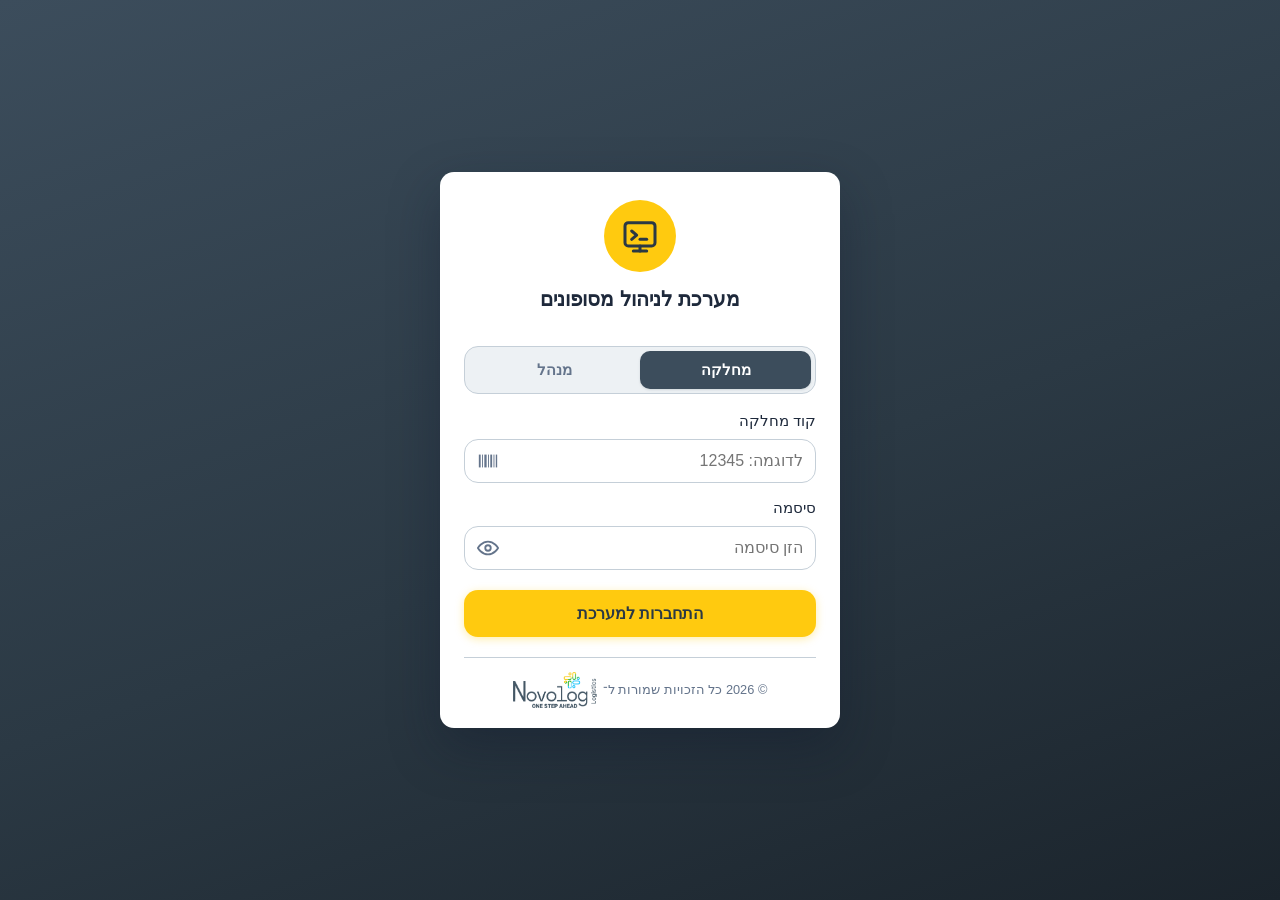
==== commit 09827e04: "Issue-station workflow per the whiteboard spec Employee side becomes a returns-department issuing st" ====
--- a/dashboard.html
+++ b/dashboard.html
@@ -58,20 +58,58 @@
 
   <main>
     <section id="tab-meds" class="tab-panel active">
-      <button id="addBtn" class="primary-btn scan-cta">
-        <svg viewBox="0 0 24 24" fill="currentColor" aria-hidden="true">
-          <rect x="2" y="5" width="2" height="14"/>
-          <rect x="5.5" y="5" width="1" height="14"/>
-          <rect x="8" y="5" width="2.5" height="14"/>
-          <rect x="12" y="5" width="1" height="14"/>
-          <rect x="14.5" y="5" width="2" height="14"/>
-          <rect x="18" y="5" width="1" height="14"/>
-          <rect x="20.5" y="5" width="1.5" height="14"/>
-        </svg>
-        לקיחת מסופון
-      </button>
+      <!-- Issue / return / transfer form — always on screen, like the whiteboard -->
+      <div id="signScreen" class="sign-screen inline">
+        <header class="sign-header">
+          <h2 id="signTitle">ניפוק מסופון</h2>
+        </header>
+        <div class="sign-body">
+          <div class="scan-details sign-details">
+            <div class="scan-detail-row"><span>תאריך ושעה</span><strong id="signDateTime"></strong></div>
+            <div class="scan-detail-row"><span>מנפק (אוטומטי)</span><strong id="signIssuer"></strong></div>
+            <div class="scan-detail-row hidden" id="signFromDeptRow"><span>מועבר ממחלקה</span><strong id="signFromDept"></strong></div>
+            <div class="scan-detail-row hidden" id="signToDeptRow"><span>מחלקה מקבלת</span><strong>מחלקת החזרות</strong></div>
+          </div>
+
+          <label class="sign-field">מסופון
+            <span class="rf-row">
+              <span class="rf-tag" aria-hidden="true">RF</span>
+              <input type="text" id="issueSerial" maxlength="30" autocomplete="off" placeholder="הקלד או סרוק מספר סידורי" />
+            </span>
+          </label>
+          <div class="scan-details sign-details">
+            <div class="scan-detail-row"><span>דגם</span><strong id="signModel">—</strong></div>
+          </div>
+
+          <div id="receiverFields">
+            <label class="sign-field">מחלקה מקבלת
+              <select id="recvDept"></select>
+            </label>
+            <label class="sign-field">שם מלא של המקבל
+              <input type="text" id="recvName" maxlength="40" autocomplete="off" placeholder="שם פרטי ומשפחה" />
+            </label>
+            <label class="sign-field">מס' עובד של המקבל
+              <input type="text" id="recvEmpNo" inputmode="numeric" maxlength="20" autocomplete="off" placeholder="מספר עובד" />
+            </label>
+          </div>
+
+          <p id="issueError" class="issue-error hidden"></p>
+          <p id="signInstruction" class="sign-instruction">אני מאשר/ת בחתימתי כי קיבלתי את המסופון לידיי ואני אחראי/ת עליו עד להחזרתו.</p>
+          <div class="signature-pad-wrap sign-pad-area">
+            <canvas id="signaturePad"></canvas>
+            <button type="button" id="clearSignatureBtn" class="signature-clear">נקה</button>
+          </div>
+          <div class="sign-actions">
+            <button type="button" id="signBackBtn" class="danger-btn">ניקוי</button>
+            <button type="button" id="scanConfirmBtn" class="primary-btn" disabled>שחרור</button>
+          </div>
+        </div>
+      </div>
+
+      <button id="transferBtn" class="secondary-btn transfer-cta" type="button">העברת מסופון בין מחלקות</button>
+      <h3 class="list-title">מסופונים פעילים בשטח</h3>
       <ul id="medsList" class="meds-list"></ul>
-      <p id="emptyMeds" class="empty hidden">אין מסופונים ברשותך. לחץ על "לקיחת מסופון" כדי לסרוק מסופון חדש.</p>
+      <p id="emptyMeds" class="empty hidden">אין מסופונים בשטח. ניפוק מסופון מתבצע בטופס שלמעלה.</p>
     </section>
 
     <section id="tab-history" class="tab-panel">
@@ -148,69 +186,7 @@
     </div>
   </div>
 
-  <!-- Terminal scan modal -->
-  <div id="scanModal" class="modal hidden">
-    <div class="modal-content scan-content">
-      <button type="button" class="modal-close" data-close="scanModal" aria-label="סגור">×</button>
-      <h2 id="scanTitle">לקיחת מסופון</h2>
-
-      <!-- Scanning view -->
-      <div id="scanView">
-        <div class="scan-viewfinder">
-          <video id="scanVideo" class="scan-video hidden" autoplay playsinline muted></video>
-          <span class="scan-corner tl"></span>
-          <span class="scan-corner tr"></span>
-          <span class="scan-corner bl"></span>
-          <span class="scan-corner br"></span>
-          <div id="scanFallback" class="scan-barcode" aria-hidden="true"></div>
-          <div class="scan-line"></div>
-        </div>
-        <p id="scanHint" class="scan-hint">כוון את המצלמה אל הברקוד שעל גב המסופון</p>
-      </div>
-
-      <!-- Scan result view -->
-      <div id="scanResult" class="hidden">
-        <div class="scan-success-icon" aria-hidden="true">
-          <svg viewBox="0 0 24 24" fill="none" stroke="currentColor" stroke-width="2.4" stroke-linecap="round" stroke-linejoin="round">
-            <circle cx="12" cy="12" r="10"/>
-            <polyline points="8 12.5 11 15.5 16 9"/>
-          </svg>
-        </div>
-        <p class="scan-success-title">המסופון זוהה בהצלחה</p>
-        <div class="scan-details">
-          <div class="scan-detail-row"><span>מספר סידורי</span><strong id="scanSerial"></strong></div>
-          <div class="scan-detail-row"><span>דגם</span><strong id="scanModel"></strong></div>
-        </div>
-        <div class="modal-actions">
-          <button type="button" id="scanAgainBtn" class="ghost-btn">סריקה חוזרת</button>
-          <button type="button" id="continueSignBtn" class="primary-btn">המשך לחתימה</button>
-        </div>
-      </div>
-    </div>
-  </div>
-
-  <!-- Terminal signature screen -->
-  <div id="signScreen" class="sign-screen hidden">
-    <header class="sign-header">
-      <button type="button" class="modal-close sign-close" data-close="signScreen" aria-label="ביטול">×</button>
-      <h2 id="signTitle">חתימה על לקיחת מסופון</h2>
-    </header>
-    <div class="sign-body">
-      <div class="scan-details sign-details">
-        <div class="scan-detail-row"><span>מספר סידורי</span><strong id="signSerial"></strong></div>
-        <div class="scan-detail-row"><span>דגם</span><strong id="signModel"></strong></div>
-      </div>
-      <p id="signInstruction" class="sign-instruction">אני מאשר/ת בחתימתי כי קיבלתי את המסופון לידיי ואני אחראי/ת עליו עד להחזרתו.</p>
-      <div class="signature-pad-wrap sign-pad-area">
-        <canvas id="signaturePad"></canvas>
-        <button type="button" id="clearSignatureBtn" class="signature-clear">נקה</button>
-      </div>
-      <div class="sign-actions">
-        <button type="button" id="signBackBtn" class="ghost-btn">חזרה</button>
-        <button type="button" id="scanConfirmBtn" class="primary-btn" disabled>אישור לקיחה</button>
-      </div>
-    </div>
-  </div>
+
 
   <!-- Confirm dialog -->
   <div id="confirmModal" class="modal hidden">
--- a/styles.css
+++ b/styles.css
@@ -723,6 +723,24 @@
 
 .emp-chart-val.zero { color: var(--text-muted); }
 
+/* Terminal search on the admin main screen */
+.terminal-search { margin-bottom: 12px; }
+
+.terminal-search input {
+  width: 100%;
+  padding: 11px 14px;
+  border: 1px solid var(--border);
+  border-radius: 10px;
+  font: inherit;
+  background: var(--surface);
+  color: var(--text);
+}
+
+.terminal-search input:focus {
+  outline: 2px solid var(--primary);
+  outline-offset: -1px;
+}
+
 /* Take/return detail table in the reports tab */
 .rep-table-wrap {
   max-height: 420px;
@@ -740,6 +758,112 @@
 .action-label { font-weight: 600; }
 .action-label.action-taken { color: #b98600; }
 .action-label.action-returned { color: #2e6fb0; }
+.action-label.action-transferred { color: #6d28d9; }
+
+/* Manual serial entry next to the RF scan */
+.manual-entry {
+  display: flex;
+  gap: 8px;
+  margin-top: 12px;
+}
+
+.manual-entry input {
+  flex: 1;
+  min-width: 0;
+  padding: 11px 12px;
+  border: 1px solid var(--border);
+  border-radius: 10px;
+  font: inherit;
+  background: var(--surface);
+  color: var(--text);
+}
+
+.manual-entry input:focus {
+  outline: 2px solid var(--primary);
+  outline-offset: -1px;
+}
+
+.manual-entry .secondary-btn { flex: 0 0 auto; }
+
+/* Receiver details on the signature screen */
+.sign-field {
+  display: block;
+  margin-bottom: 10px;
+  font-size: 0.88rem;
+  font-weight: 600;
+  color: var(--text);
+  text-align: right;
+}
+
+.sign-field input,
+.sign-field select {
+  display: block;
+  width: 100%;
+  margin-top: 5px;
+  padding: 11px 12px;
+  border: 1px solid var(--border);
+  border-radius: 10px;
+  font: inherit;
+  font-weight: 400;
+  background: var(--surface);
+  color: var(--text);
+}
+
+.sign-field input:focus,
+.sign-field select:focus {
+  outline: 2px solid var(--primary);
+  outline-offset: -1px;
+}
+
+/* RF field on the issue screen — an "RF" tag beside the input box, like the whiteboard */
+.rf-row {
+  display: flex;
+  align-items: stretch;
+  gap: 8px;
+  margin-top: 5px;
+}
+
+.rf-tag {
+  display: flex;
+  align-items: center;
+  background: var(--primary);
+  color: white;
+  font-weight: 800;
+  font-size: 1rem;
+  letter-spacing: 1px;
+  border-radius: 10px;
+  padding: 0 16px;
+}
+
+.rf-row input {
+  flex: 1;
+  min-width: 0;
+  margin-top: 0 !important;
+  font-variant-numeric: tabular-nums;
+}
+
+.issue-error {
+  background: #fef2f2;
+  border: 1px solid #fecaca;
+  color: var(--danger);
+  border-radius: 10px;
+  padding: 9px 12px;
+  font-size: 0.85rem;
+  margin: 10px 0;
+}
+
+/* Transfer button and section title on the employee dashboard */
+.transfer-cta {
+  display: block;
+  width: 100%;
+  margin-bottom: 14px;
+}
+
+.list-title {
+  font-size: 1rem;
+  font-weight: 700;
+  margin: 4px 0 10px;
+}
 
 /* ---------- Splash screen (every page load) ---------- */
 .splash {
@@ -1789,6 +1913,45 @@
   flex-direction: column;
 }
 
+/* Inline variant: the issue form sits inside the page as a card (the whiteboard screen) */
+.sign-screen.inline {
+  position: static;
+  inset: auto;
+  z-index: auto;
+  background: transparent;
+  margin-bottom: 16px;
+  border-radius: var(--radius);
+  box-shadow: var(--shadow);
+}
+
+.sign-screen.inline .sign-header {
+  border-radius: var(--radius) var(--radius) 0 0;
+  padding: 13px 16px;
+}
+
+.sign-screen.inline .sign-header h2 { font-size: 1.05rem; }
+
+.sign-screen.inline .sign-body {
+  background: var(--surface);
+  border: 1px solid var(--border);
+  border-top: none;
+  border-radius: 0 0 var(--radius) var(--radius);
+  max-width: none;
+  overflow: visible;
+  gap: 12px;
+  padding-bottom: 16px;
+}
+
+.sign-screen.inline .sign-pad-area {
+  flex: none;
+  min-height: 0;
+}
+
+.sign-screen.inline #signaturePad {
+  height: 140px;
+  flex: none;
+}
+
 .sign-header {
   background: linear-gradient(135deg, var(--primary), var(--primary-dark));
   color: white;
@@ -1851,7 +2014,16 @@
   gap: 10px;
 }
 
-.sign-actions .ghost-btn { flex: 0 0 auto; min-width: 96px; }
+.sign-actions .ghost-btn,
+.sign-actions .danger-btn { flex: 0 0 auto; min-width: 96px; }
+
+/* The release button stays clearly brand-yellow even while disabled */
+.sign-actions .primary-btn:disabled {
+  opacity: 1;
+  background: #ffd94d;
+  color: rgba(43, 57, 68, 0.55);
+}
+
 .sign-actions .primary-btn { flex: 1; margin-bottom: 0; }
 
 /* Employee signature pad */
